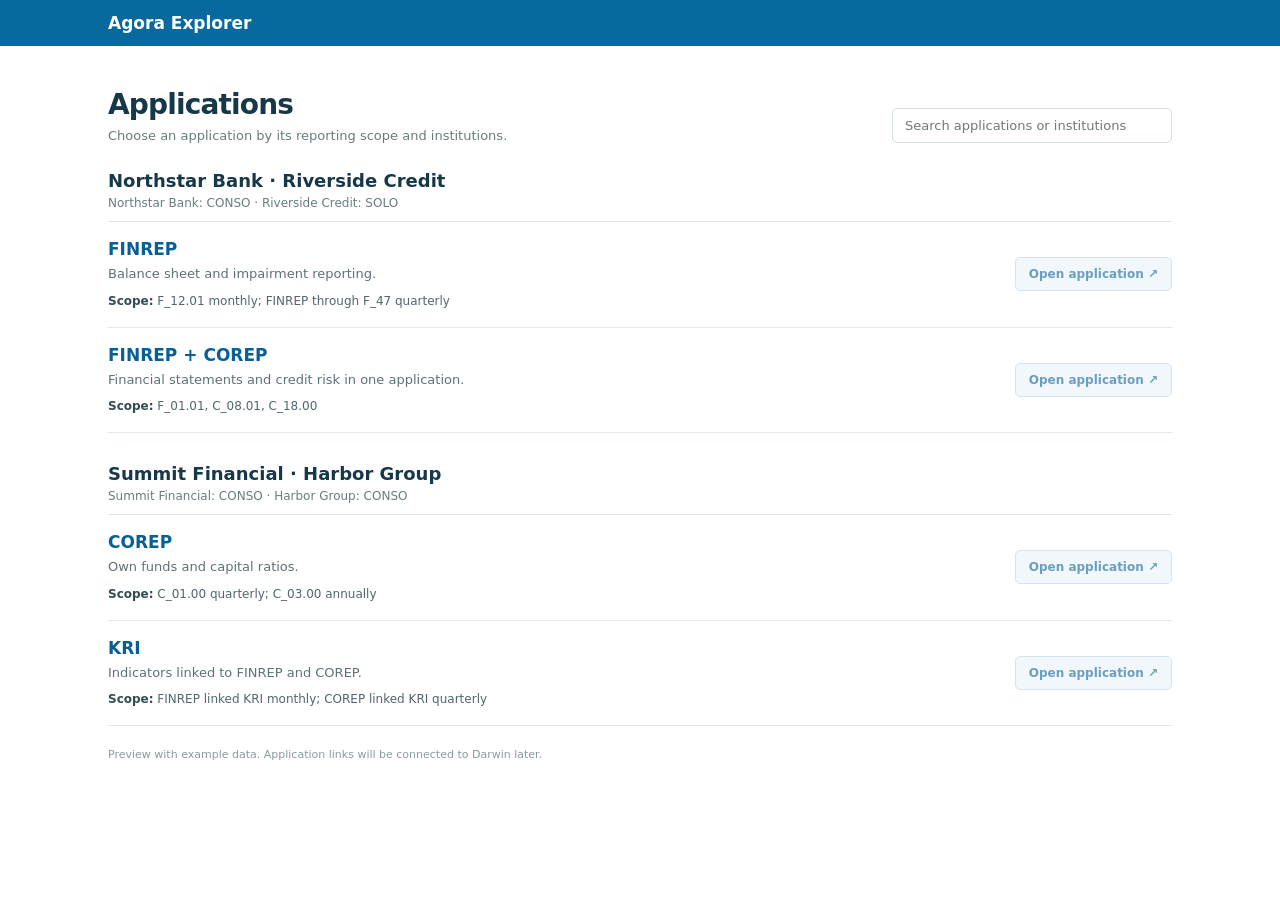
==== examples/launcher-preview.html @ 6202ca6e "Skip institution rows without LEI and save pending Explorer updates" ====
<!doctype html>
<html lang="en">
<head>
  <meta charset="utf-8">
  <meta name="viewport" content="width=device-width, initial-scale=1">
  <title>Agora Explorer · Applications</title>
  <style>
    :root { font-family: Inter, ui-sans-serif, system-ui, -apple-system, BlinkMacSystemFont, "Segoe UI", sans-serif; color: #243b43; background: #fff; }
    * { box-sizing: border-box; }
    body { margin: 0; }
    input, button { font: inherit; }
    .masthead { background: #08699f; color: #fff; }
    .masthead-inner { max-width: 1120px; margin: auto; padding: 13px 28px; font-size: 17px; font-weight: 700; }
    main { max-width: 1120px; margin: auto; padding: 42px 28px 70px; }
    .heading { display: flex; align-items: end; justify-content: space-between; gap: 24px; margin-bottom: 27px; }
    h1 { margin: 0; color: #173848; font-size: 28px; font-weight: 650; letter-spacing: -.03em; }
    .subtitle { margin: 7px 0 0; color: #687c7c; font-size: 13px; }
    .search { width: min(280px, 100%); padding: 9px 12px; border: 1px solid #d6e0e1; border-radius: 5px; outline: none; color: #243b43; font-size: 13px; }
    .search:focus { border-color: #6ba9cf; box-shadow: 0 0 0 3px #e7f2f8; }
    .scope-group { margin-top: 30px; }
    .scope-group[hidden] { display: none; }
    .scope-group:first-child { margin-top: 0; }
    .group-title { margin: 0; color: #173848; font-size: 18px; font-weight: 650; }
    .group-levels { margin: 5px 0 11px; color: #687c7c; font-size: 12px; }
    .group-list { border-top: 1px solid #dce5e5; }
    .application { display: grid; grid-template-columns: minmax(0, 1fr) auto; gap: 12px 28px; padding: 17px 0; border-bottom: 1px solid #e2e9e9; }
    .application[hidden] { display: none; }
    .app-title { margin: 0; color: #075f95; font-size: 17px; font-weight: 650; }
    .app-description { margin: 5px 0 0; color: #5e7175; font-size: 13px; line-height: 1.5; }
    .app-meta { display: flex; flex-wrap: wrap; gap: 7px 22px; margin-top: 8px; color: #52666b; font-size: 12px; line-height: 1.5; }
    .app-meta strong { color: #314c54; font-weight: 650; }
    .app-meta span { overflow-wrap: anywhere; }
    .app-action { display: flex; align-items: center; }
    .open-button { padding: 9px 13px; border: 1px solid #b9d3e4; border-radius: 5px; background: #eaf3f9; color: #075f95; font-size: 12px; font-weight: 650; white-space: nowrap; }
    .open-button:disabled { opacity: .6; cursor: not-allowed; }
    .preview-note { margin: 22px 0 0; color: #8a9a9e; font-size: 11px; }
    .empty-state { padding: 36px 0; color: #687c7c; font-size: 13px; }
    .empty-state[hidden] { display: none; }
    @media (max-width: 620px) {
      .masthead-inner { padding: 12px 18px; }
      main { padding: 30px 18px 50px; }
      .heading { align-items: stretch; flex-direction: column; gap: 17px; }
      .search { width: 100%; }
      .application { grid-template-columns: 1fr; gap: 14px; }
    }
  </style>
</head>
<body>
  <header class="masthead"><div class="masthead-inner">Agora Explorer</div></header>
  <main>
    <div class="heading">
      <div><h1>Applications</h1><p class="subtitle">Choose an application by its reporting scope and institutions.</p></div>
      <input class="search" id="application-search" type="search" placeholder="Search applications or institutions" aria-label="Search applications or institutions">
    </div>
    <div id="application-list">
      <section class="scope-group" data-search="Northstar Bank Riverside Credit CONSO SOLO" aria-labelledby="northstar-title">
        <h2 class="group-title" id="northstar-title">Northstar Bank · Riverside Credit</h2>
        <p class="group-levels">Northstar Bank: CONSO · Riverside Credit: SOLO</p>
        <div class="group-list">
          <article class="application">
            <div><h3 class="app-title">FINREP</h3><p class="app-description">Balance sheet and impairment reporting.</p>
              <div class="app-meta"><span><strong>Scope:</strong> F_12.01 monthly; FINREP through F_47 quarterly</span></div></div>
            <div class="app-action"><button class="open-button" type="button" disabled title="Darwin link to be connected">Open application ↗</button></div>
          </article>
          <article class="application">
            <div><h3 class="app-title">FINREP + COREP</h3><p class="app-description">Financial statements and credit risk in one application.</p>
              <div class="app-meta"><span><strong>Scope:</strong> F_01.01, C_08.01, C_18.00</span></div></div>
            <div class="app-action"><button class="open-button" type="button" disabled title="Darwin link to be connected">Open application ↗</button></div>
          </article>
        </div>
      </section>
      <section class="scope-group" data-search="Summit Financial Harbor Group CONSO" aria-labelledby="summit-title">
        <h2 class="group-title" id="summit-title">Summit Financial · Harbor Group</h2>
        <p class="group-levels">Summit Financial: CONSO · Harbor Group: CONSO</p>
        <div class="group-list">
          <article class="application">
            <div><h3 class="app-title">COREP</h3><p class="app-description">Own funds and capital ratios.</p>
              <div class="app-meta"><span><strong>Scope:</strong> C_01.00 quarterly; C_03.00 annually</span></div></div>
            <div class="app-action"><button class="open-button" type="button" disabled title="Darwin link to be connected">Open application ↗</button></div>
          </article>
          <article class="application">
            <div><h3 class="app-title">KRI</h3><p class="app-description">Indicators linked to FINREP and COREP.</p>
              <div class="app-meta"><span><strong>Scope:</strong> FINREP linked KRI monthly; COREP linked KRI quarterly</span></div></div>
            <div class="app-action"><button class="open-button" type="button" disabled title="Darwin link to be connected">Open application ↗</button></div>
          </article>
        </div>
      </section>
    </div>
    <p class="empty-state" id="empty-state" hidden>No application matches this search.</p>
    <p class="preview-note">Preview with example data. Application links will be connected to Darwin later.</p>
  </main>
  <script>
    const search = document.querySelector('#application-search');
    const groups = [...document.querySelectorAll('.scope-group')];
    const empty = document.querySelector('#empty-state');
    search.addEventListener('input', () => {
      const query = search.value.trim().toLocaleLowerCase();
      let visible = 0;
      for (const group of groups) {
        const matchesGroup = group.dataset.search.toLocaleLowerCase().includes(query);
        let groupVisible = 0;
        for (const application of group.querySelectorAll('.application')) {
          application.hidden = Boolean(query) && !matchesGroup && !application.textContent.toLocaleLowerCase().includes(query);
          if (!application.hidden) groupVisible += 1;
        }
        group.hidden = groupVisible === 0;
        visible += groupVisible;
      }
      empty.hidden = visible !== 0;
    });
  </script>
</body>
</html>
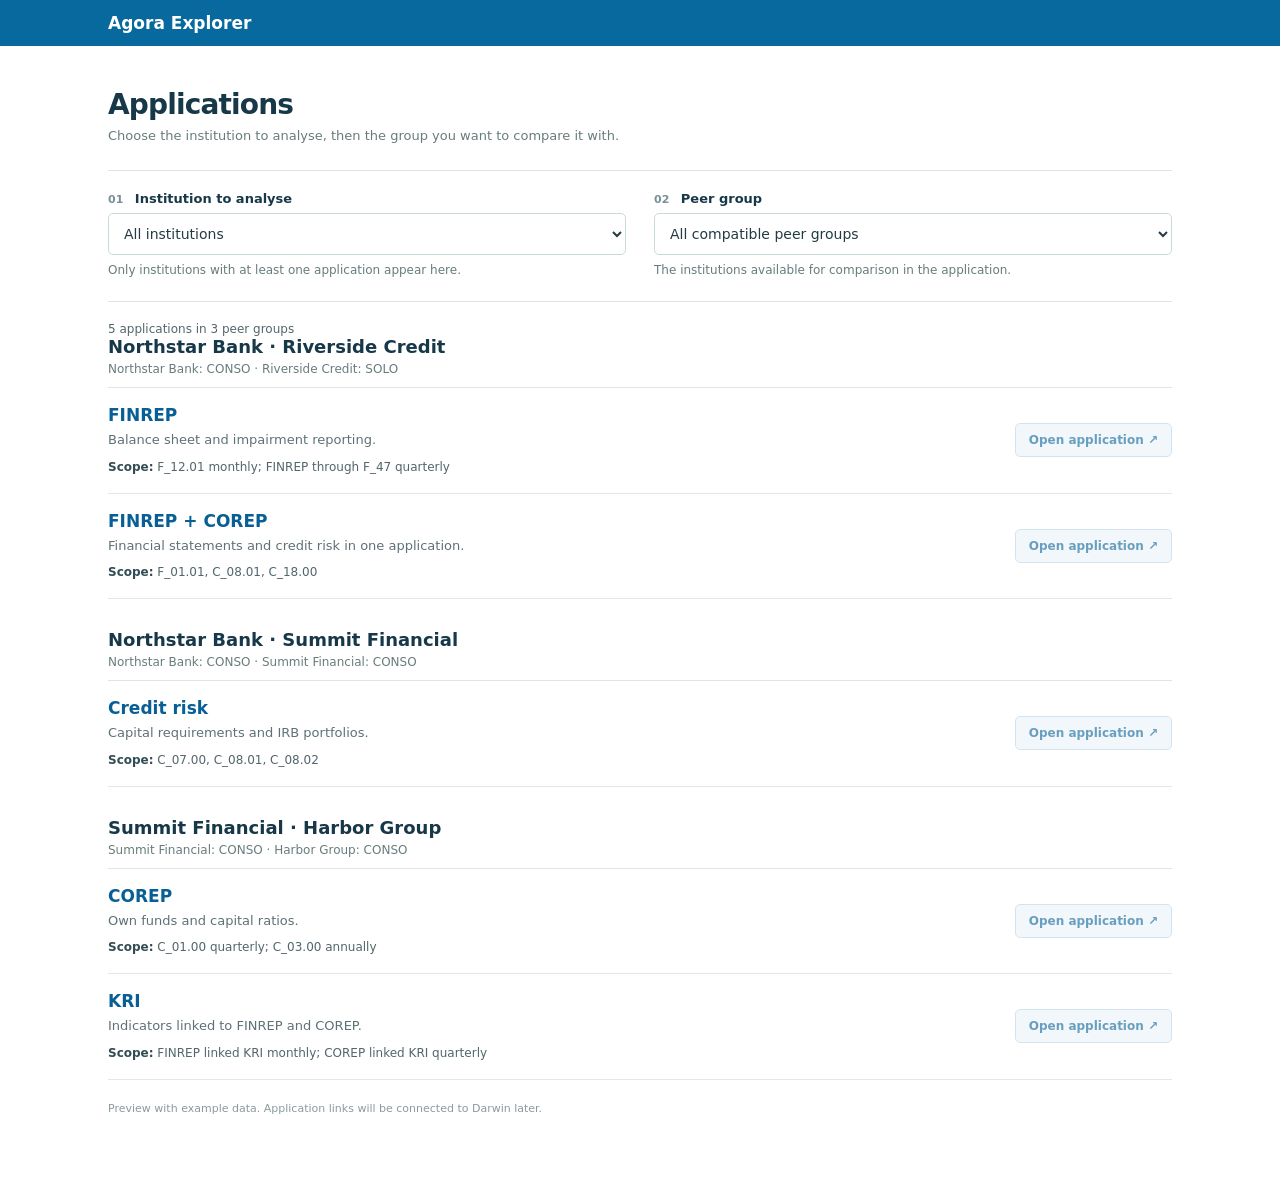
==== commit 63317e08: "Support unified TOML configuration and Darwin launcher" ====
--- a/examples/launcher-preview.html
+++ b/examples/launcher-preview.html
@@ -8,15 +8,21 @@
     :root { font-family: Inter, ui-sans-serif, system-ui, -apple-system, BlinkMacSystemFont, "Segoe UI", sans-serif; color: #243b43; background: #fff; }
     * { box-sizing: border-box; }
     body { margin: 0; }
-    input, button { font: inherit; }
+    button, select { font: inherit; }
     .masthead { background: #08699f; color: #fff; }
     .masthead-inner { max-width: 1120px; margin: auto; padding: 13px 28px; font-size: 17px; font-weight: 700; }
     main { max-width: 1120px; margin: auto; padding: 42px 28px 70px; }
-    .heading { display: flex; align-items: end; justify-content: space-between; gap: 24px; margin-bottom: 27px; }
+    .heading { margin-bottom: 27px; }
     h1 { margin: 0; color: #173848; font-size: 28px; font-weight: 650; letter-spacing: -.03em; }
     .subtitle { margin: 7px 0 0; color: #687c7c; font-size: 13px; }
-    .search { width: min(280px, 100%); padding: 9px 12px; border: 1px solid #d6e0e1; border-radius: 5px; outline: none; color: #243b43; font-size: 13px; }
-    .search:focus { border-color: #6ba9cf; box-shadow: 0 0 0 3px #e7f2f8; }
+    .filters { display: grid; grid-template-columns: repeat(2, minmax(0, 1fr)); gap: 16px 28px; padding: 20px 0 23px; border-top: 1px solid #dce5e5; border-bottom: 1px solid #dce5e5; }
+    .filter { display: grid; gap: 7px; min-width: 0; }
+    .filter-label { color: #173848; font-size: 13px; font-weight: 650; }
+    .filter-label small { margin-right: 7px; color: #78909a; font-size: 11px; font-weight: 650; }
+    .filter select { width: 100%; min-height: 42px; padding: 8px 36px 8px 11px; border: 1px solid #cad9dc; border-radius: 5px; background: #fff; color: #243b43; font-size: 14px; }
+    .filter select:focus-visible { outline: 2px solid #9ac6df; outline-offset: 1px; }
+    .filter-hint { margin: 0; color: #687c7c; font-size: 12px; line-height: 1.35; }
+    .result-summary { margin: 20px 0 0; color: #52666b; font-size: 12px; }
     .scope-group { margin-top: 30px; }
     .scope-group[hidden] { display: none; }
     .scope-group:first-child { margin-top: 0; }
@@ -31,7 +37,8 @@
     .app-meta strong { color: #314c54; font-weight: 650; }
     .app-meta span { overflow-wrap: anywhere; }
     .app-action { display: flex; align-items: center; }
-    .open-button { padding: 9px 13px; border: 1px solid #b9d3e4; border-radius: 5px; background: #eaf3f9; color: #075f95; font-size: 12px; font-weight: 650; white-space: nowrap; }
+    .open-button { display: inline-flex; padding: 9px 13px; border: 1px solid #b9d3e4; border-radius: 5px; background: #eaf3f9; color: #075f95; font-size: 12px; font-weight: 650; text-decoration: none; white-space: nowrap; }
+    .open-button[href]:hover { background: #dcecf7; }
     .open-button:disabled { opacity: .6; cursor: not-allowed; }
     .preview-note { margin: 22px 0 0; color: #8a9a9e; font-size: 11px; }
     .empty-state { padding: 36px 0; color: #687c7c; font-size: 13px; }
@@ -39,8 +46,7 @@
     @media (max-width: 620px) {
       .masthead-inner { padding: 12px 18px; }
       main { padding: 30px 18px 50px; }
-      .heading { align-items: stretch; flex-direction: column; gap: 17px; }
-      .search { width: 100%; }
+      .filters { grid-template-columns: 1fr; gap: 18px; }
       .application { grid-template-columns: 1fr; gap: 14px; }
     }
   </style>
@@ -48,14 +54,25 @@
 <body>
   <header class="masthead"><div class="masthead-inner">Agora Explorer</div></header>
   <main>
-    <div class="heading">
-      <div><h1>Applications</h1><p class="subtitle">Choose an application by its reporting scope and institutions.</p></div>
-      <input class="search" id="application-search" type="search" placeholder="Search applications or institutions" aria-label="Search applications or institutions">
-    </div>
+    <div class="heading"><h1>Applications</h1><p class="subtitle">Choose the institution to analyse, then the group you want to compare it with.</p></div>
+    <section class="filters" aria-label="Find an application">
+      <label class="filter" for="institution-filter">
+        <span class="filter-label"><small>01</small> Institution to analyse</span>
+        <select id="institution-filter"><option value="">All institutions</option></select>
+        <span class="filter-hint">Only institutions with at least one application appear here.</span>
+      </label>
+      <label class="filter" for="peer-group-filter">
+        <span class="filter-label"><small>02</small> Peer group</span>
+        <select id="peer-group-filter"><option value="">All compatible peer groups</option></select>
+        <span class="filter-hint">The institutions available for comparison in the application.</span>
+      </label>
+    </section>
+    <p class="result-summary" id="result-summary" aria-live="polite"></p>
     <div id="application-list">
-      <section class="scope-group" data-search="Northstar Bank Riverside Credit CONSO SOLO" aria-labelledby="northstar-title">
+      <!-- AGORA_GROUPS_START -->
+      <section class="scope-group" data-group-id="northstar-riverside" aria-labelledby="northstar-title">
         <h2 class="group-title" id="northstar-title">Northstar Bank · Riverside Credit</h2>
-        <p class="group-levels">Northstar Bank: CONSO · Riverside Credit: SOLO</p>
+        <p class="group-levels"><span data-institution-id="northstar" data-institution-name="Northstar Bank">Northstar Bank: CONSO</span> · <span data-institution-id="riverside" data-institution-name="Riverside Credit">Riverside Credit: SOLO</span></p>
         <div class="group-list">
           <article class="application">
             <div><h3 class="app-title">FINREP</h3><p class="app-description">Balance sheet and impairment reporting.</p>
@@ -69,9 +86,20 @@
           </article>
         </div>
       </section>
-      <section class="scope-group" data-search="Summit Financial Harbor Group CONSO" aria-labelledby="summit-title">
+      <section class="scope-group" data-group-id="northstar-summit" aria-labelledby="northstar-summit-title">
+        <h2 class="group-title" id="northstar-summit-title">Northstar Bank · Summit Financial</h2>
+        <p class="group-levels"><span data-institution-id="northstar" data-institution-name="Northstar Bank">Northstar Bank: CONSO</span> · <span data-institution-id="summit" data-institution-name="Summit Financial">Summit Financial: CONSO</span></p>
+        <div class="group-list">
+          <article class="application">
+            <div><h3 class="app-title">Credit risk</h3><p class="app-description">Capital requirements and IRB portfolios.</p>
+              <div class="app-meta"><span><strong>Scope:</strong> C_07.00, C_08.01, C_08.02</span></div></div>
+            <div class="app-action"><button class="open-button" type="button" disabled title="Darwin link to be connected">Open application ↗</button></div>
+          </article>
+        </div>
+      </section>
+      <section class="scope-group" data-group-id="summit-harbor" aria-labelledby="summit-title">
         <h2 class="group-title" id="summit-title">Summit Financial · Harbor Group</h2>
-        <p class="group-levels">Summit Financial: CONSO · Harbor Group: CONSO</p>
+        <p class="group-levels"><span data-institution-id="summit" data-institution-name="Summit Financial">Summit Financial: CONSO</span> · <span data-institution-id="harbor" data-institution-name="Harbor Group">Harbor Group: CONSO</span></p>
         <div class="group-list">
           <article class="application">
             <div><h3 class="app-title">COREP</h3><p class="app-description">Own funds and capital ratios.</p>
@@ -85,29 +113,53 @@
           </article>
         </div>
       </section>
+      <!-- AGORA_GROUPS_END -->
     </div>
-    <p class="empty-state" id="empty-state" hidden>No application matches this search.</p>
+    <p class="empty-state" id="empty-state" hidden>No application matches this selection.</p>
+    <!-- AGORA_PREVIEW_NOTE_START -->
     <p class="preview-note">Preview with example data. Application links will be connected to Darwin later.</p>
+    <!-- AGORA_PREVIEW_NOTE_END -->
   </main>
   <script>
-    const search = document.querySelector('#application-search');
+    const institutionFilter = document.querySelector('#institution-filter');
+    const peerGroupFilter = document.querySelector('#peer-group-filter');
     const groups = [...document.querySelectorAll('.scope-group')];
     const empty = document.querySelector('#empty-state');
-    search.addEventListener('input', () => {
-      const query = search.value.trim().toLocaleLowerCase();
-      let visible = 0;
+    const summary = document.querySelector('#result-summary');
+    const institutions = new Map();
+    groups.forEach((group) => group.querySelectorAll('[data-institution-id]').forEach((entry) => {
+      institutions.set(entry.dataset.institutionId, entry.dataset.institutionName);
+    }));
+    [...institutions].sort((a, b) => a[1].localeCompare(b[1])).forEach(([id, name]) => {
+      institutionFilter.add(new Option(name, id));
+    });
+    const includesInstitution = (group, id) => !id || [...group.querySelectorAll('[data-institution-id]')]
+      .some((entry) => entry.dataset.institutionId === id);
+    function updatePeerGroups() {
+      const previous = peerGroupFilter.value;
+      const compatible = groups.filter((group) => includesInstitution(group, institutionFilter.value));
+      peerGroupFilter.replaceChildren(new Option('All compatible peer groups', ''));
+      compatible.forEach((group) => peerGroupFilter.add(new Option(group.querySelector('.group-title').textContent, group.dataset.groupId)));
+      peerGroupFilter.value = compatible.some((group) => group.dataset.groupId === previous) ? previous : '';
+      renderApplications();
+    }
+    function renderApplications() {
+      let visibleGroups = 0;
+      let visibleApplications = 0;
       for (const group of groups) {
-        const matchesGroup = group.dataset.search.toLocaleLowerCase().includes(query);
-        let groupVisible = 0;
-        for (const application of group.querySelectorAll('.application')) {
-          application.hidden = Boolean(query) && !matchesGroup && !application.textContent.toLocaleLowerCase().includes(query);
-          if (!application.hidden) groupVisible += 1;
+        const matchesInstitution = includesInstitution(group, institutionFilter.value);
+        group.hidden = !matchesInstitution || Boolean(peerGroupFilter.value && group.dataset.groupId !== peerGroupFilter.value);
+        if (!group.hidden) {
+          visibleGroups += 1;
+          visibleApplications += group.querySelectorAll('.application').length;
         }
-        group.hidden = groupVisible === 0;
-        visible += groupVisible;
       }
-      empty.hidden = visible !== 0;
-    });
+      empty.hidden = visibleGroups !== 0;
+      summary.textContent = `${visibleApplications} application${visibleApplications === 1 ? '' : 's'} in ${visibleGroups} peer group${visibleGroups === 1 ? '' : 's'}`;
+    }
+    institutionFilter.addEventListener('change', updatePeerGroups);
+    peerGroupFilter.addEventListener('change', renderApplications);
+    updatePeerGroups();
   </script>
 </body>
 </html>
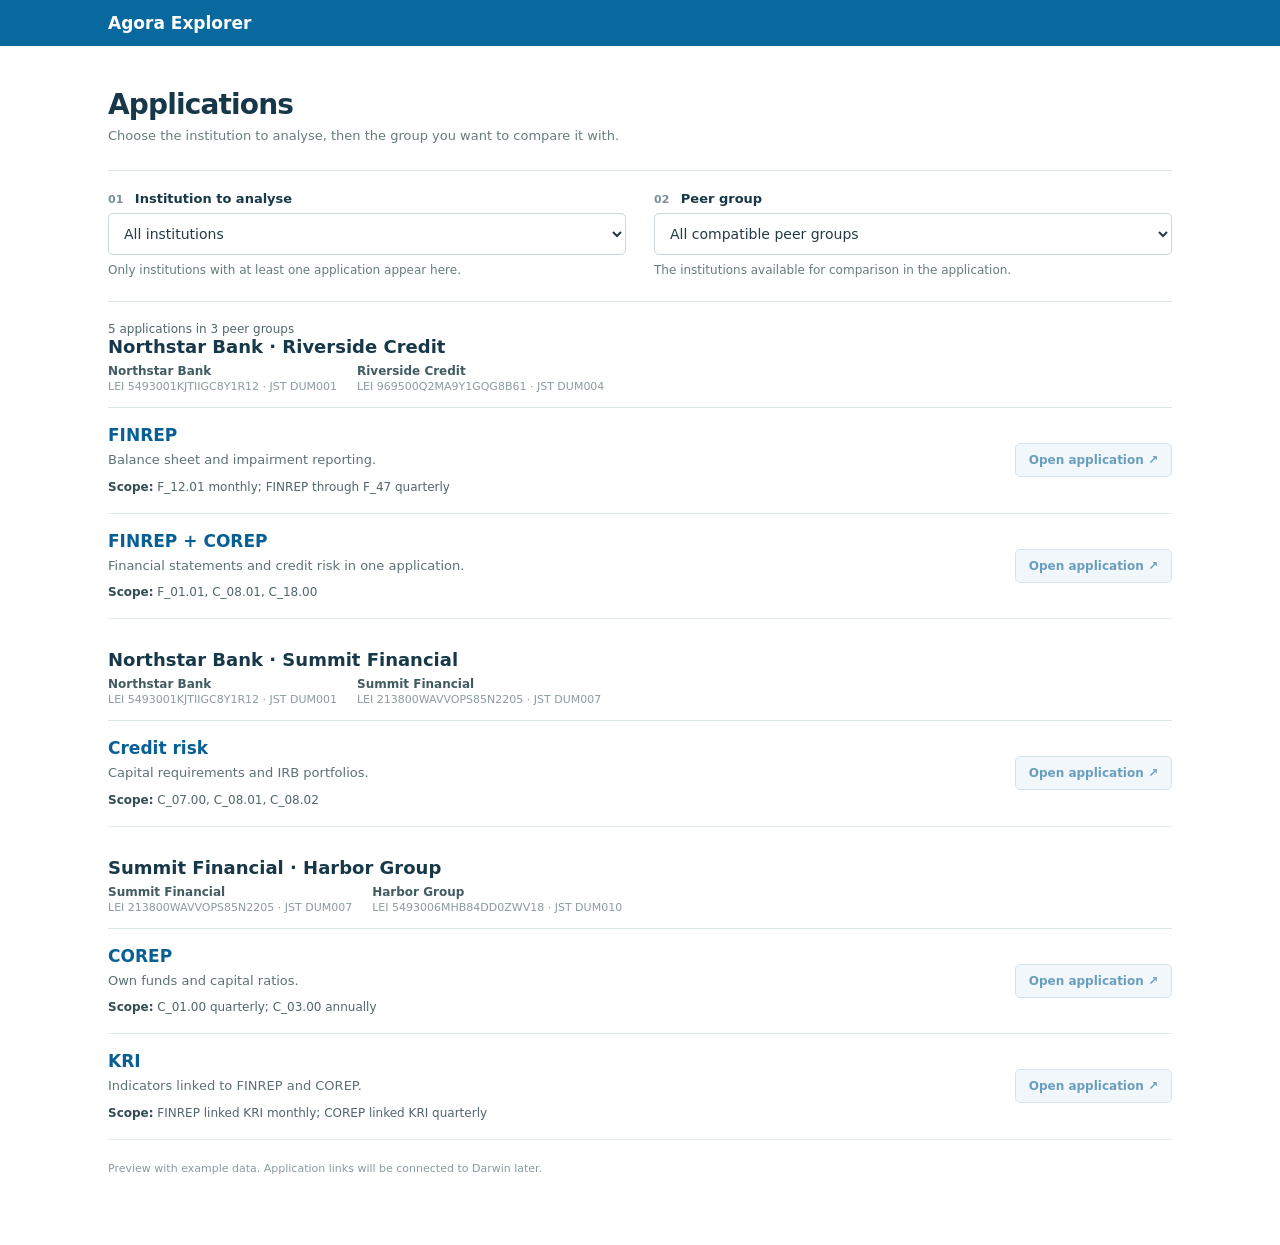
==== commit 099a1f86: "Refine launcher institutions, Darwin links and app titles" ====
--- a/examples/launcher-preview.html
+++ b/examples/launcher-preview.html
@@ -27,7 +27,10 @@
     .scope-group[hidden] { display: none; }
     .scope-group:first-child { margin-top: 0; }
     .group-title { margin: 0; color: #173848; font-size: 18px; font-weight: 650; }
-    .group-levels { margin: 5px 0 11px; color: #687c7c; font-size: 12px; }
+    .group-levels { display: flex; flex-wrap: wrap; gap: 8px 20px; margin: 7px 0 14px; }
+    .group-member { display: inline-flex; flex-direction: column; gap: 2px; min-width: 0; }
+    .group-member strong { color: #425b63; font-size: 12px; font-weight: 600; }
+    .group-member small { color: #8b9b9f; font-size: 11px; overflow-wrap: anywhere; }
     .group-list { border-top: 1px solid #dce5e5; }
     .application { display: grid; grid-template-columns: minmax(0, 1fr) auto; gap: 12px 28px; padding: 17px 0; border-bottom: 1px solid #e2e9e9; }
     .application[hidden] { display: none; }
@@ -72,7 +75,7 @@
       <!-- AGORA_GROUPS_START -->
       <section class="scope-group" data-group-id="northstar-riverside" aria-labelledby="northstar-title">
         <h2 class="group-title" id="northstar-title">Northstar Bank · Riverside Credit</h2>
-        <p class="group-levels"><span data-institution-id="northstar" data-institution-name="Northstar Bank">Northstar Bank: CONSO</span> · <span data-institution-id="riverside" data-institution-name="Riverside Credit">Riverside Credit: SOLO</span></p>
+        <p class="group-levels"><span class="group-member" data-institution-lei="5493001KJTIIGC8Y1R12" data-institution-name="Northstar Bank" data-institution-jst="DUM001"><strong>Northstar Bank</strong><small>LEI 5493001KJTIIGC8Y1R12 · JST DUM001</small></span><span class="group-member" data-institution-lei="969500Q2MA9Y1GQG8B61" data-institution-name="Riverside Credit" data-institution-jst="DUM004"><strong>Riverside Credit</strong><small>LEI 969500Q2MA9Y1GQG8B61 · JST DUM004</small></span></p>
         <div class="group-list">
           <article class="application">
             <div><h3 class="app-title">FINREP</h3><p class="app-description">Balance sheet and impairment reporting.</p>
@@ -88,7 +91,7 @@
       </section>
       <section class="scope-group" data-group-id="northstar-summit" aria-labelledby="northstar-summit-title">
         <h2 class="group-title" id="northstar-summit-title">Northstar Bank · Summit Financial</h2>
-        <p class="group-levels"><span data-institution-id="northstar" data-institution-name="Northstar Bank">Northstar Bank: CONSO</span> · <span data-institution-id="summit" data-institution-name="Summit Financial">Summit Financial: CONSO</span></p>
+        <p class="group-levels"><span class="group-member" data-institution-lei="5493001KJTIIGC8Y1R12" data-institution-name="Northstar Bank" data-institution-jst="DUM001"><strong>Northstar Bank</strong><small>LEI 5493001KJTIIGC8Y1R12 · JST DUM001</small></span><span class="group-member" data-institution-lei="213800WAVVOPS85N2205" data-institution-name="Summit Financial" data-institution-jst="DUM007"><strong>Summit Financial</strong><small>LEI 213800WAVVOPS85N2205 · JST DUM007</small></span></p>
         <div class="group-list">
           <article class="application">
             <div><h3 class="app-title">Credit risk</h3><p class="app-description">Capital requirements and IRB portfolios.</p>
@@ -99,7 +102,7 @@
       </section>
       <section class="scope-group" data-group-id="summit-harbor" aria-labelledby="summit-title">
         <h2 class="group-title" id="summit-title">Summit Financial · Harbor Group</h2>
-        <p class="group-levels"><span data-institution-id="summit" data-institution-name="Summit Financial">Summit Financial: CONSO</span> · <span data-institution-id="harbor" data-institution-name="Harbor Group">Harbor Group: CONSO</span></p>
+        <p class="group-levels"><span class="group-member" data-institution-lei="213800WAVVOPS85N2205" data-institution-name="Summit Financial" data-institution-jst="DUM007"><strong>Summit Financial</strong><small>LEI 213800WAVVOPS85N2205 · JST DUM007</small></span><span class="group-member" data-institution-lei="5493006MHB84DD0ZWV18" data-institution-name="Harbor Group" data-institution-jst="DUM010"><strong>Harbor Group</strong><small>LEI 5493006MHB84DD0ZWV18 · JST DUM010</small></span></p>
         <div class="group-list">
           <article class="application">
             <div><h3 class="app-title">COREP</h3><p class="app-description">Own funds and capital ratios.</p>
@@ -127,14 +130,19 @@
     const empty = document.querySelector('#empty-state');
     const summary = document.querySelector('#result-summary');
     const institutions = new Map();
-    groups.forEach((group) => group.querySelectorAll('[data-institution-id]').forEach((entry) => {
-      institutions.set(entry.dataset.institutionId, entry.dataset.institutionName);
+    groups.forEach((group) => group.querySelectorAll('[data-institution-lei]').forEach((entry) => {
+      institutions.set(entry.dataset.institutionLei, {
+        name: entry.dataset.institutionName,
+        jst: entry.dataset.institutionJst,
+      });
     }));
-    [...institutions].sort((a, b) => a[1].localeCompare(b[1])).forEach(([id, name]) => {
-      institutionFilter.add(new Option(name, id));
+    [...institutions].sort((a, b) => a[1].name.localeCompare(b[1].name)).forEach(([lei, institution]) => {
+      institutionFilter.add(new Option(
+        `${institution.name} · LEI ${lei}${institution.jst ? ` · JST ${institution.jst}` : ''}`, lei,
+      ));
     });
-    const includesInstitution = (group, id) => !id || [...group.querySelectorAll('[data-institution-id]')]
-      .some((entry) => entry.dataset.institutionId === id);
+    const includesInstitution = (group, lei) => !lei || [...group.querySelectorAll('[data-institution-lei]')]
+      .some((entry) => entry.dataset.institutionLei === lei);
     function updatePeerGroups() {
       const previous = peerGroupFilter.value;
       const compatible = groups.filter((group) => includesInstitution(group, institutionFilter.value));
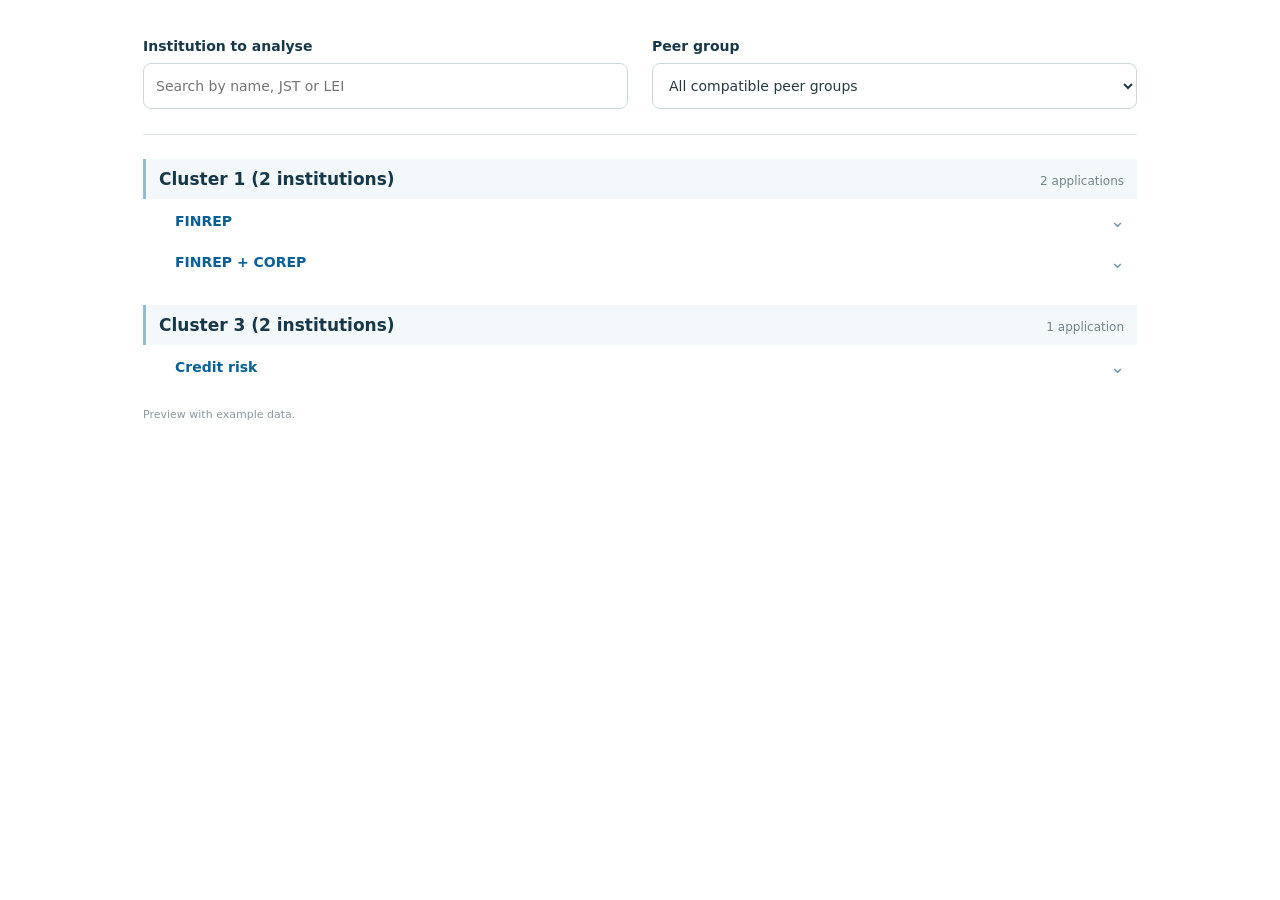
==== commit d40dfcd1: "Expand launcher and Excel update workflow" ====
--- a/examples/launcher-preview.html
+++ b/examples/launcher-preview.html
@@ -3,170 +3,191 @@
 <head>
   <meta charset="utf-8">
   <meta name="viewport" content="width=device-width, initial-scale=1">
-  <title>Agora Explorer · Applications</title>
+  <title>Agora Explorer</title>
   <style>
     :root { font-family: Inter, ui-sans-serif, system-ui, -apple-system, BlinkMacSystemFont, "Segoe UI", sans-serif; color: #243b43; background: #fff; }
     * { box-sizing: border-box; }
     body { margin: 0; }
-    button, select { font: inherit; }
-    .masthead { background: #08699f; color: #fff; }
-    .masthead-inner { max-width: 1120px; margin: auto; padding: 13px 28px; font-size: 17px; font-weight: 700; }
-    main { max-width: 1120px; margin: auto; padding: 42px 28px 70px; }
-    .heading { margin-bottom: 27px; }
-    h1 { margin: 0; color: #173848; font-size: 28px; font-weight: 650; letter-spacing: -.03em; }
-    .subtitle { margin: 7px 0 0; color: #687c7c; font-size: 13px; }
-    .filters { display: grid; grid-template-columns: repeat(2, minmax(0, 1fr)); gap: 16px 28px; padding: 20px 0 23px; border-top: 1px solid #dce5e5; border-bottom: 1px solid #dce5e5; }
-    .filter { display: grid; gap: 7px; min-width: 0; }
-    .filter-label { color: #173848; font-size: 13px; font-weight: 650; }
-    .filter-label small { margin-right: 7px; color: #78909a; font-size: 11px; font-weight: 650; }
-    .filter select { width: 100%; min-height: 42px; padding: 8px 36px 8px 11px; border: 1px solid #cad9dc; border-radius: 5px; background: #fff; color: #243b43; font-size: 14px; }
-    .filter select:focus-visible { outline: 2px solid #9ac6df; outline-offset: 1px; }
-    .filter-hint { margin: 0; color: #687c7c; font-size: 12px; line-height: 1.35; }
-    .result-summary { margin: 20px 0 0; color: #52666b; font-size: 12px; }
-    .scope-group { margin-top: 30px; }
+    button, input, select { font: inherit; }
+    main { max-width: 1050px; margin: auto; padding: 38px 28px 70px; }
+    .filters { display: grid; grid-template-columns: repeat(2, minmax(0, 1fr)); gap: 24px; padding-bottom: 25px; border-bottom: 1px solid #dce5e5; }
+    .filter { position: relative; display: grid; align-content: start; gap: 9px; min-width: 0; }
+    .filter-label { color: #173848; font-size: 14px; font-weight: 650; }
+    .filter input, .filter select { width: 100%; height: 46px; padding: 10px 12px; border: 1px solid #cad9dc; border-radius: 8px; background: white; color: #243b43; font-size: 14px; }
+    .filter input:focus, .filter select:focus { outline: 2px solid #b7d9eb; border-color: #75afd1; }
+    .institution-options { position: absolute; top: calc(100% - 1px); left: 0; right: 0; z-index: 10; max-height: 330px; overflow-y: auto; padding: 5px; background: white; border: 1px solid #c7d8dd; border-radius: 8px; box-shadow: 0 12px 30px #17384822; }
+    .institution-options[hidden] { display: none; }
+    .institution-option { display: block; width: 100%; padding: 10px 11px; border: 0; border-radius: 5px; background: white; text-align: left; cursor: pointer; }
+    .institution-option:hover, .institution-option[aria-selected="true"] { background: #eaf3f9; }
+    .institution-name { display: block; color: #173848; font-size: 14px; font-weight: 630; line-height: 1.35; }
+    .institution-meta { display: block; margin-top: 3px; color: #72868d; font-size: 11px; line-height: 1.4; overflow-wrap: anywhere; }
+    .institution-no-match { padding: 12px; color: #72868d; font-size: 13px; }
+    .result-summary { margin: 19px 0 0; color: #687c7c; font-size: 12px; }
+    .scope-group { margin-top: 24px; }
     .scope-group[hidden] { display: none; }
-    .scope-group:first-child { margin-top: 0; }
-    .group-title { margin: 0; color: #173848; font-size: 18px; font-weight: 650; }
-    .group-levels { display: flex; flex-wrap: wrap; gap: 8px 20px; margin: 7px 0 14px; }
-    .group-member { display: inline-flex; flex-direction: column; gap: 2px; min-width: 0; }
-    .group-member strong { color: #425b63; font-size: 12px; font-weight: 600; }
-    .group-member small { color: #8b9b9f; font-size: 11px; overflow-wrap: anywhere; }
-    .group-list { border-top: 1px solid #dce5e5; }
-    .application { display: grid; grid-template-columns: minmax(0, 1fr) auto; gap: 12px 28px; padding: 17px 0; border-bottom: 1px solid #e2e9e9; }
-    .application[hidden] { display: none; }
-    .app-title { margin: 0; color: #075f95; font-size: 17px; font-weight: 650; }
-    .app-description { margin: 5px 0 0; color: #5e7175; font-size: 13px; line-height: 1.5; }
-    .app-meta { display: flex; flex-wrap: wrap; gap: 7px 22px; margin-top: 8px; color: #52666b; font-size: 12px; line-height: 1.5; }
-    .app-meta strong { color: #314c54; font-weight: 650; }
-    .app-meta span { overflow-wrap: anywhere; }
-    .app-action { display: flex; align-items: center; }
-    .open-button { display: inline-flex; padding: 9px 13px; border: 1px solid #b9d3e4; border-radius: 5px; background: #eaf3f9; color: #075f95; font-size: 12px; font-weight: 650; text-decoration: none; white-space: nowrap; }
+    .group-heading { display: flex; align-items: baseline; justify-content: space-between; gap: 18px; padding: 10px 13px; border-left: 3px solid #92bbd0; background: #f3f8fa; }
+    .group-title { margin: 0; color: #173848; font-size: 17px; font-weight: 650; }
+    .group-count { color: #72868d; font-size: 12px; white-space: nowrap; }
+    .group-list { margin-left: 12px; }
+    .application { position: relative; margin: 2px 0; padding: 0 12px 0 20px; border-radius: 6px; }
+    .application[open] { background: #eaf3f9; }
+    .app-summary { display: flex; align-items: center; justify-content: space-between; gap: 14px; min-height: 39px; padding: 8px 0; list-style: none; cursor: pointer; }
+    .application[open] .app-summary { padding-right: 140px; }
+    .app-summary::-webkit-details-marker { display: none; }
+    .app-summary:hover .app-title, .app-summary:focus-visible .app-title { color: #034d79; }
+    .app-summary:focus-visible { outline: 2px solid #b7d9eb; outline-offset: 3px; border-radius: 3px; }
+    .app-disclosure-arrow { color: #7295a8; font-size: 18px; line-height: 1; transition: transform 150ms ease; }
+    .application[open] .app-disclosure-arrow { transform: rotate(180deg); }
+    .app-expanded { padding: 0 0 10px; }
+    .app-template-line { margin: 0; overflow-x: auto; color: #516971; font-size: 12px; line-height: 1.5; white-space: nowrap; scrollbar-width: thin; }
+    .app-template-line strong { color: #2e5367; font-weight: 600; }
+    .app-action { position: absolute; top: 5px; right: 12px; }
+    .app-title { margin: 0; color: #075f95; font-size: 14px; font-weight: 650; }
+    .open-button { display: inline-flex; padding: 7px 10px; border: 1px solid #b9d3e4; border-radius: 6px; background: #eaf3f9; color: #075f95; font-size: 11px; font-weight: 650; text-decoration: none; white-space: nowrap; }
     .open-button[href]:hover { background: #dcecf7; }
     .open-button:disabled { opacity: .6; cursor: not-allowed; }
     .preview-note { margin: 22px 0 0; color: #8a9a9e; font-size: 11px; }
     .empty-state { padding: 36px 0; color: #687c7c; font-size: 13px; }
     .empty-state[hidden] { display: none; }
-    @media (max-width: 620px) {
-      .masthead-inner { padding: 12px 18px; }
-      main { padding: 30px 18px 50px; }
-      .filters { grid-template-columns: 1fr; gap: 18px; }
-      .application { grid-template-columns: 1fr; gap: 14px; }
-    }
+    @media (max-width: 620px) { main { padding: 25px 18px 50px; } .filters { grid-template-columns: 1fr; gap: 19px; } .group-heading { align-items: flex-start; } .group-count { padding-top: 3px; } }
   </style>
 </head>
 <body>
-  <header class="masthead"><div class="masthead-inner">Agora Explorer</div></header>
   <main>
-    <div class="heading"><h1>Applications</h1><p class="subtitle">Choose the institution to analyse, then the group you want to compare it with.</p></div>
     <section class="filters" aria-label="Find an application">
-      <label class="filter" for="institution-filter">
-        <span class="filter-label"><small>01</small> Institution to analyse</span>
-        <select id="institution-filter"><option value="">All institutions</option></select>
-        <span class="filter-hint">Only institutions with at least one application appear here.</span>
-      </label>
-      <label class="filter" for="peer-group-filter">
-        <span class="filter-label"><small>02</small> Peer group</span>
+      <div class="filter">
+        <label class="filter-label" for="institution-filter">Institution to analyse</label>
+        <input id="institution-filter" type="search" placeholder="Search by name, JST or LEI" autocomplete="off" role="combobox" aria-autocomplete="list" aria-expanded="false" aria-controls="institution-options">
+        <div id="institution-options" class="institution-options" role="listbox" hidden></div>
+      </div>
+      <div class="filter">
+        <label class="filter-label" for="peer-group-filter">Peer group</label>
         <select id="peer-group-filter"><option value="">All compatible peer groups</option></select>
-        <span class="filter-hint">The institutions available for comparison in the application.</span>
-      </label>
+      </div>
     </section>
     <p class="result-summary" id="result-summary" aria-live="polite"></p>
     <div id="application-list">
       <!-- AGORA_GROUPS_START -->
-      <section class="scope-group" data-group-id="northstar-riverside" aria-labelledby="northstar-title">
-        <h2 class="group-title" id="northstar-title">Northstar Bank · Riverside Credit</h2>
-        <p class="group-levels"><span class="group-member" data-institution-lei="5493001KJTIIGC8Y1R12" data-institution-name="Northstar Bank" data-institution-jst="DUM001"><strong>Northstar Bank</strong><small>LEI 5493001KJTIIGC8Y1R12 · JST DUM001</small></span><span class="group-member" data-institution-lei="969500Q2MA9Y1GQG8B61" data-institution-name="Riverside Credit" data-institution-jst="DUM004"><strong>Riverside Credit</strong><small>LEI 969500Q2MA9Y1GQG8B61 · JST DUM004</small></span></p>
-        <div class="group-list">
-          <article class="application">
-            <div><h3 class="app-title">FINREP</h3><p class="app-description">Balance sheet and impairment reporting.</p>
-              <div class="app-meta"><span><strong>Scope:</strong> F_12.01 monthly; FINREP through F_47 quarterly</span></div></div>
-            <div class="app-action"><button class="open-button" type="button" disabled title="Darwin link to be connected">Open application ↗</button></div>
-          </article>
-          <article class="application">
-            <div><h3 class="app-title">FINREP + COREP</h3><p class="app-description">Financial statements and credit risk in one application.</p>
-              <div class="app-meta"><span><strong>Scope:</strong> F_01.01, C_08.01, C_18.00</span></div></div>
-            <div class="app-action"><button class="open-button" type="button" disabled title="Darwin link to be connected">Open application ↗</button></div>
-          </article>
-        </div>
-      </section>
-      <section class="scope-group" data-group-id="northstar-summit" aria-labelledby="northstar-summit-title">
-        <h2 class="group-title" id="northstar-summit-title">Northstar Bank · Summit Financial</h2>
-        <p class="group-levels"><span class="group-member" data-institution-lei="5493001KJTIIGC8Y1R12" data-institution-name="Northstar Bank" data-institution-jst="DUM001"><strong>Northstar Bank</strong><small>LEI 5493001KJTIIGC8Y1R12 · JST DUM001</small></span><span class="group-member" data-institution-lei="213800WAVVOPS85N2205" data-institution-name="Summit Financial" data-institution-jst="DUM007"><strong>Summit Financial</strong><small>LEI 213800WAVVOPS85N2205 · JST DUM007</small></span></p>
-        <div class="group-list">
-          <article class="application">
-            <div><h3 class="app-title">Credit risk</h3><p class="app-description">Capital requirements and IRB portfolios.</p>
-              <div class="app-meta"><span><strong>Scope:</strong> C_07.00, C_08.01, C_08.02</span></div></div>
-            <div class="app-action"><button class="open-button" type="button" disabled title="Darwin link to be connected">Open application ↗</button></div>
-          </article>
-        </div>
-      </section>
-      <section class="scope-group" data-group-id="summit-harbor" aria-labelledby="summit-title">
-        <h2 class="group-title" id="summit-title">Summit Financial · Harbor Group</h2>
-        <p class="group-levels"><span class="group-member" data-institution-lei="213800WAVVOPS85N2205" data-institution-name="Summit Financial" data-institution-jst="DUM007"><strong>Summit Financial</strong><small>LEI 213800WAVVOPS85N2205 · JST DUM007</small></span><span class="group-member" data-institution-lei="5493006MHB84DD0ZWV18" data-institution-name="Harbor Group" data-institution-jst="DUM010"><strong>Harbor Group</strong><small>LEI 5493006MHB84DD0ZWV18 · JST DUM010</small></span></p>
-        <div class="group-list">
-          <article class="application">
-            <div><h3 class="app-title">COREP</h3><p class="app-description">Own funds and capital ratios.</p>
-              <div class="app-meta"><span><strong>Scope:</strong> C_01.00 quarterly; C_03.00 annually</span></div></div>
-            <div class="app-action"><button class="open-button" type="button" disabled title="Darwin link to be connected">Open application ↗</button></div>
-          </article>
-          <article class="application">
-            <div><h3 class="app-title">KRI</h3><p class="app-description">Indicators linked to FINREP and COREP.</p>
-              <div class="app-meta"><span><strong>Scope:</strong> FINREP linked KRI monthly; COREP linked KRI quarterly</span></div></div>
-            <div class="app-action"><button class="open-button" type="button" disabled title="Darwin link to be connected">Open application ↗</button></div>
-          </article>
-        </div>
-      </section>
-      <!-- AGORA_GROUPS_END -->
+      <section class="scope-group" data-group-id="sample-a" data-institution-leis="5493001KJTIIGC8Y1R12|969500Q2MA9Y1GQG8B61"><div class="group-heading"><h2 class="group-title">Cluster 1 (2 institutions)</h2><span class="group-count">2 applications</span></div><div class="group-list"><details class="application" name="launcher-application"><summary class="app-summary"><h3 class="app-title">FINREP</h3><span class="app-disclosure-arrow" aria-hidden="true">⌄</span></summary><div class="app-action"><span class="open-button">Open application ↗</span></div><div class="app-expanded"><p class="app-template-line"><strong>Available templates:</strong> Includes F_01% to F_47%; excludes F_20.04% to F_20.07%, F_40%.</p></div></details><details class="application" name="launcher-application"><summary class="app-summary"><h3 class="app-title">FINREP + COREP</h3><span class="app-disclosure-arrow" aria-hidden="true">⌄</span></summary><div class="app-action"><span class="open-button">Open application ↗</span></div><div class="app-expanded"><p class="app-template-line"><strong>Available templates:</strong> FINREP: Includes F_01% to F_47%. · COREP: Includes C_07.00, C_08.01.</p></div></details></div></section>
+      <section class="scope-group" data-group-id="sample-b" data-institution-leis="5493001KJTIIGC8Y1R12|213800WAVVOPS85N2205"><div class="group-heading"><h2 class="group-title">Cluster 3 (2 institutions)</h2><span class="group-count">1 application</span></div><div class="group-list"><details class="application" name="launcher-application"><summary class="app-summary"><h3 class="app-title">Credit risk</h3><span class="app-disclosure-arrow" aria-hidden="true">⌄</span></summary><div class="app-action"><span class="open-button">Open application ↗</span></div><div class="app-expanded"><p class="app-template-line"><strong>Available templates:</strong> Includes C_07.00, C_08.01, C_08.02.</p></div></details></div></section>
+            <!-- AGORA_GROUPS_END -->
     </div>
     <p class="empty-state" id="empty-state" hidden>No application matches this selection.</p>
     <!-- AGORA_PREVIEW_NOTE_START -->
-    <p class="preview-note">Preview with example data. Application links will be connected to Darwin later.</p>
+    <p class="preview-note">Preview with example data.</p>
     <!-- AGORA_PREVIEW_NOTE_END -->
   </main>
+  <script type="application/json" id="institution-data"><!-- AGORA_INSTITUTIONS_START -->[{"lei":"5493001KJTIIGC8Y1R12","name":"Northstar Bank","jst":["DUM001"]},{"lei":"969500Q2MA9Y1GQG8B61","name":"Riverside Credit","jst":["DUM004"]},{"lei":"213800WAVVOPS85N2205","name":"Summit Financial","jst":["DUM007"]}]<!-- AGORA_INSTITUTIONS_END --></script>
   <script>
-    const institutionFilter = document.querySelector('#institution-filter');
-    const peerGroupFilter = document.querySelector('#peer-group-filter');
+    const input = document.querySelector('#institution-filter');
+    const options = document.querySelector('#institution-options');
+    const peerFilter = document.querySelector('#peer-group-filter');
     const groups = [...document.querySelectorAll('.scope-group')];
+    const applications = [...document.querySelectorAll('details.application')];
+    applications.forEach((application) => application.addEventListener('toggle', () => {
+      if (application.open) applications.forEach((other) => { if (other !== application) other.open = false; });
+    }));
     const empty = document.querySelector('#empty-state');
     const summary = document.querySelector('#result-summary');
-    const institutions = new Map();
-    groups.forEach((group) => group.querySelectorAll('[data-institution-lei]').forEach((entry) => {
-      institutions.set(entry.dataset.institutionLei, {
-        name: entry.dataset.institutionName,
-        jst: entry.dataset.institutionJst,
+    const institutions = JSON.parse(document.querySelector('#institution-data').textContent);
+    let selectedLei = '';
+    let matches = [];
+    let activeIndex = -1;
+    const fold = (text) => String(text || '').normalize('NFD').replace(/[\u0300-\u036f]/g, '').toLocaleLowerCase().trim();
+    function institutionFromUrl() {
+      const requested = new URL(location.href).searchParams.get('institution');
+      if (!requested) return null;
+      return institutions.find((item) => item.name === requested) ||
+        institutions.find((item) => item.lei === requested) || null;
+    }
+    function updateLauncherUrl() {
+      const url = new URL(location.href);
+      if (selectedLei) {
+        const institution = institutions.find((item) => item.lei === selectedLei);
+        url.searchParams.set('institution', institution.name);
+      } else {
+        url.searchParams.delete('institution');
+      }
+      history.replaceState(history.state, '', url.href);
+    }
+    function matchingInstitutions(query) {
+      const value = fold(query);
+      if (!value) return institutions.slice(0, 30);
+      const starts = (text) => fold(text).startsWith(value);
+      return institutions.filter((item) => starts(item.name) || starts(item.lei) || item.jst.some(starts) ||
+        fold(item.name).split(/[\s.,'’\-]+/).some(starts)).slice(0, 30);
+    }
+    function closeOptions() { options.hidden = true; input.setAttribute('aria-expanded', 'false'); activeIndex = -1; }
+    function drawOptions() {
+      matches = matchingInstitutions(input.value);
+      options.replaceChildren();
+      matches.forEach((item, index) => {
+        const option = document.createElement('button');
+        option.type = 'button'; option.className = 'institution-option'; option.setAttribute('role', 'option');
+        option.setAttribute('aria-selected', String(index === activeIndex));
+        const name = document.createElement('span'); name.className = 'institution-name'; name.textContent = item.name;
+        const meta = document.createElement('span'); meta.className = 'institution-meta';
+        meta.textContent = `${item.jst.length ? `JST ${item.jst.join(', ')} · ` : ''}LEI ${item.lei}`;
+        option.append(name, meta);
+        option.addEventListener('mousedown', (event) => event.preventDefault());
+        option.addEventListener('click', () => chooseInstitution(item));
+        options.append(option);
       });
-    }));
-    [...institutions].sort((a, b) => a[1].name.localeCompare(b[1].name)).forEach(([lei, institution]) => {
-      institutionFilter.add(new Option(
-        `${institution.name} · LEI ${lei}${institution.jst ? ` · JST ${institution.jst}` : ''}`, lei,
-      ));
-    });
-    const includesInstitution = (group, lei) => !lei || [...group.querySelectorAll('[data-institution-lei]')]
-      .some((entry) => entry.dataset.institutionLei === lei);
+      if (!matches.length) { const message = document.createElement('div'); message.className = 'institution-no-match'; message.textContent = 'No matching institution'; options.append(message); }
+      options.hidden = false; input.setAttribute('aria-expanded', 'true');
+    }
+    function chooseInstitution(item) { selectedLei = item.lei; input.value = item.name; closeOptions(); updateLauncherUrl(); updatePeerGroups(); }
+    const includesInstitution = (group) => !selectedLei || group.dataset.institutionLeis.split('|').includes(selectedLei);
     function updatePeerGroups() {
-      const previous = peerGroupFilter.value;
-      const compatible = groups.filter((group) => includesInstitution(group, institutionFilter.value));
-      peerGroupFilter.replaceChildren(new Option('All compatible peer groups', ''));
-      compatible.forEach((group) => peerGroupFilter.add(new Option(group.querySelector('.group-title').textContent, group.dataset.groupId)));
-      peerGroupFilter.value = compatible.some((group) => group.dataset.groupId === previous) ? previous : '';
+      const previous = peerFilter.value;
+      const compatible = groups.filter(includesInstitution);
+      peerFilter.replaceChildren(new Option('All compatible peer groups', ''));
+      compatible.forEach((group) => peerFilter.add(new Option(group.querySelector('.group-title').textContent, group.dataset.groupId)));
+      peerFilter.value = compatible.some((group) => group.dataset.groupId === previous) ? previous : '';
       renderApplications();
     }
+    function applicationUrl(baseHref, institutionId) {
+      const url = new URL(baseHref, location.href);
+      if (url.protocol === 'file:') url.searchParams.delete('institution');
+      else if (institutionId) url.searchParams.set('institution', institutionId);
+      else url.searchParams.delete('institution');
+      const state = new URLSearchParams(url.hash.startsWith('#agora?') ? url.hash.slice(7) : '');
+      if (institutionId) state.set('institution', institutionId);
+      else state.delete('institution');
+      url.hash = state.size ? `agora?${state}` : '';
+      return url.href;
+    }
     function renderApplications() {
-      let visibleGroups = 0;
-      let visibleApplications = 0;
+      let visibleGroups = 0, visibleApplications = 0;
       for (const group of groups) {
-        const matchesInstitution = includesInstitution(group, institutionFilter.value);
-        group.hidden = !matchesInstitution || Boolean(peerGroupFilter.value && group.dataset.groupId !== peerGroupFilter.value);
-        if (!group.hidden) {
-          visibleGroups += 1;
-          visibleApplications += group.querySelectorAll('.application').length;
+        group.hidden = !includesInstitution(group) || Boolean(peerFilter.value && group.dataset.groupId !== peerFilter.value);
+        if (group.hidden) continue;
+        visibleGroups += 1; visibleApplications += group.querySelectorAll('.application').length;
+        for (const link of group.querySelectorAll('a.open-button[data-base-href]')) {
+          const map = JSON.parse(link.dataset.institutionMap || '{}');
+          link.href = applicationUrl(link.dataset.baseHref, selectedLei ? map[selectedLei] : '');
         }
       }
       empty.hidden = visibleGroups !== 0;
       summary.textContent = `${visibleApplications} application${visibleApplications === 1 ? '' : 's'} in ${visibleGroups} peer group${visibleGroups === 1 ? '' : 's'}`;
     }
-    institutionFilter.addEventListener('change', updatePeerGroups);
-    peerGroupFilter.addEventListener('change', renderApplications);
+    input.addEventListener('focus', drawOptions);
+    input.addEventListener('input', () => { selectedLei = ''; updateLauncherUrl(); updatePeerGroups(); drawOptions(); });
+    input.addEventListener('keydown', (event) => {
+      if (event.key === 'Escape') { closeOptions(); return; }
+      if (event.key === 'ArrowDown' || event.key === 'ArrowUp') {
+        event.preventDefault(); if (options.hidden) drawOptions();
+        if (!matches.length) return;
+        activeIndex = (activeIndex + (event.key === 'ArrowDown' ? 1 : -1) + matches.length) % matches.length;
+        [...options.querySelectorAll('[role="option"]')].forEach((option, index) => option.setAttribute('aria-selected', String(index === activeIndex)));
+        options.querySelector('[aria-selected="true"]')?.scrollIntoView({ block: 'nearest' });
+      }
+      if (event.key === 'Enter' && !options.hidden && matches.length) { event.preventDefault(); chooseInstitution(matches[Math.max(0, activeIndex)]); }
+    });
+    document.addEventListener('click', (event) => { if (!event.target.closest('.filter:has(#institution-filter)')) closeOptions(); });
+    peerFilter.addEventListener('change', renderApplications);
+    const initialInstitution = institutionFromUrl();
+    if (initialInstitution) { selectedLei = initialInstitution.lei; input.value = initialInstitution.name; }
     updatePeerGroups();
   </script>
 </body>
